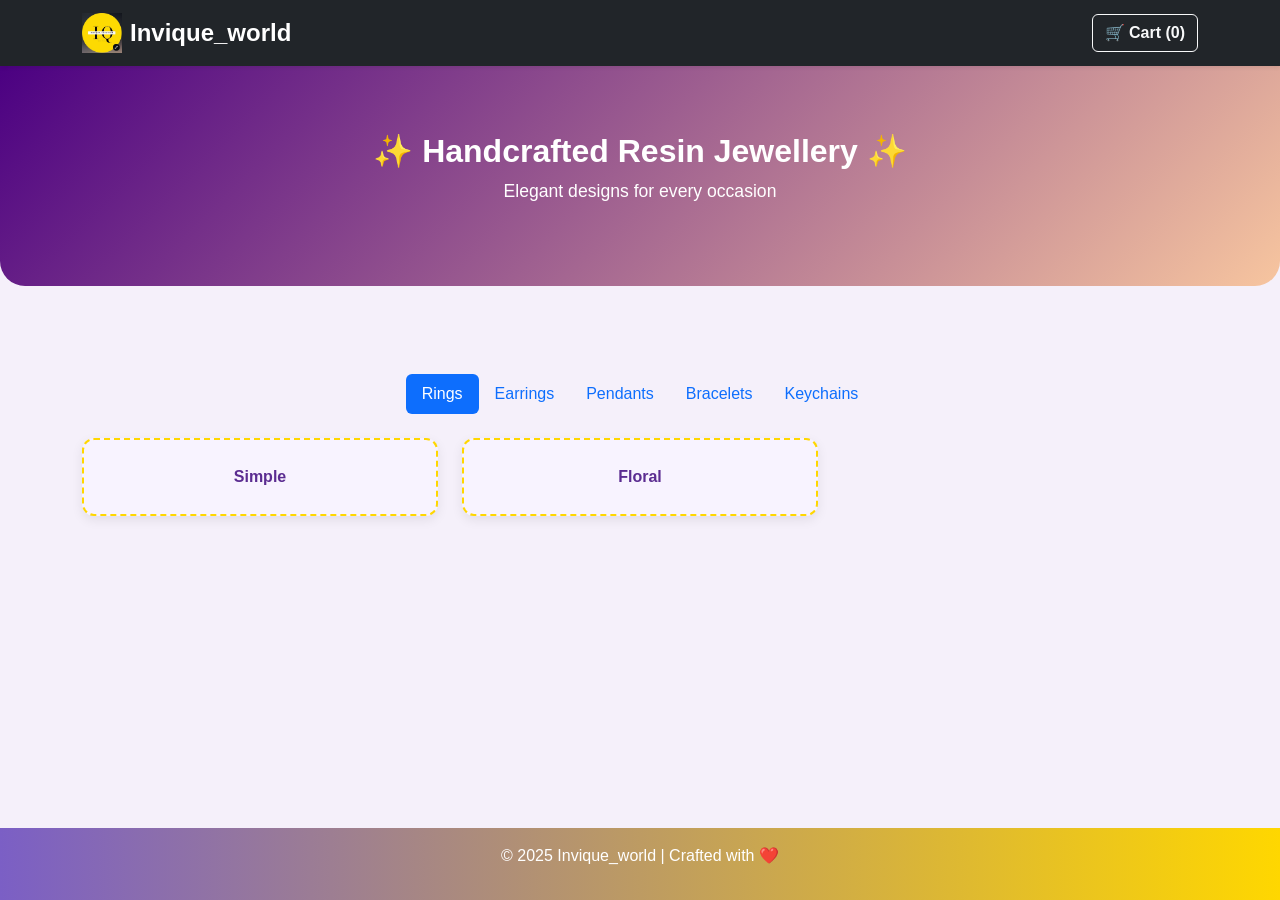
==== index.html @ aee4abae "Initial commit" ====
<!DOCTYPE html>
<html lang="en">
<head>
  <meta charset="UTF-8">
  <meta name="viewport" content="width=device-width, initial-scale=1.0">
  <title>Invique_world - Resin Jewellery</title>
  <link href="https://cdn.jsdelivr.net/npm/bootstrap@5.3.2/dist/css/bootstrap.min.css" rel="stylesheet">
  <link rel="stylesheet" href="css/style.css">
</head>
<body>

  <!-- Navbar -->
  <nav class="navbar navbar-expand-lg navbar-dark bg-dark shadow-sm">
    <div class="container">
      <a class="navbar-brand d-flex align-items-center" href="#">
        <img src="images/logo.jpg" alt="Invique_world" width="40" height="40" class="me-2">
        <span>Invique_world</span>
      </a>
      <button class="btn btn-outline-light ms-auto" id="cartBtn">🛒 Cart (<span id="cartCount">0</span>)</button>
    </div>
  </nav>

  <!-- Hero Section -->
  <section class="hero text-center text-white d-flex align-items-center justify-content-center">
    <div>
      <h1 class="display-5 fw-bold">✨ Handcrafted Resin Jewellery ✨</h1>
      <p class="lead">Elegant designs for every occasion</p>
    </div>
  </section>

  <!-- Categories -->
  <div class="container mt-5">
    <ul class="nav nav-pills justify-content-center mb-4" id="categoryTabs">
      <li class="nav-item"><a class="nav-link active" data-bs-toggle="tab" href="#ringsTab">Rings</a></li>
      <li class="nav-item"><a class="nav-link" data-bs-toggle="tab" href="#earringsTab">Earrings</a></li>
      <li class="nav-item"><a class="nav-link" data-bs-toggle="tab" href="#pendantsTab">Pendants</a></li>
      <li class="nav-item"><a class="nav-link" data-bs-toggle="tab" href="#braceletsTab">Bracelets</a></li>
      <li class="nav-item"><a class="nav-link" data-bs-toggle="tab" href="#keychainsTab">Keychains</a></li>
    </ul>

    <div class="tab-content">

      <!-- Rings -->
      <div class="tab-pane fade show active" id="ringsTab">
        <div class="row" id="ringsRow"></div>
        <div class="row mt-4" id="ringsProducts" style="display:none;"></div>
      </div>

      <!-- Earrings -->
      <div class="tab-pane fade" id="earringsTab">
        <div class="row" id="earringsSubcategories"></div>
        <div class="row mt-4" id="earringsProducts" style="display:none;"></div>
      </div>

      <!-- Pendants -->
      <div class="tab-pane fade" id="pendantsTab">
        <div class="row" id="pendantsRow"></div>
        <div class="row mt-4" id="pendantsProducts" style="display:none;"></div>
      </div>

      <!-- Bracelets -->
      <div class="tab-pane fade" id="braceletsTab">
        <div class="row" id="braceletsRow"></div>
        <div class="row mt-4" id="braceletsProducts" style="display:none;"></div>
      </div>

      <!-- Keychains -->
      <div class="tab-pane fade" id="keychainsTab">
        <div class="row" id="keychainsRow"></div>
        <div class="row mt-4" id="keychainsProducts" style="display:none;"></div>
      </div>

    </div>
  </div>

  <!-- Footer -->
  <footer class="bg-dark text-white text-center py-3 mt-5">
    <p>© 2025 Invique_world | Crafted with ❤️</p>
  </footer>

  <script src="https://cdn.jsdelivr.net/npm/bootstrap@5.3.2/dist/js/bootstrap.bundle.min.js"></script>
  <script src="js/script.js"></script>
</body>
</html>
---- css/style.css ----
/* ---------------- Body & Fonts ---------------- */
body {
  background-color: #f5f0fa; /* soft violet background */
  font-family: 'Poppins', 'Segoe UI', Tahoma, Geneva, Verdana, sans-serif;
  color: #333;
  margin: 0;
}

/* ---------------- Navbar ---------------- */
.navbar-brand span {
  font-size: 1.5rem;
  font-weight: 700;
  color: #fff;
  font-family: 'Poppins', sans-serif;
}

.btn-outline-light {
  font-weight: 600;
}

/* ---------------- Hero ---------------- */
.hero {
  background: linear-gradient(135deg, #4b0082, #f7c59f); /* deep purple to rose gold */
  height: 220px;
  border-radius: 0 0 25px 25px;
  margin-bottom: 40px;
  display: flex;
  align-items: center;
  justify-content: center;
  text-align: center;
  color: #fff;
}

.hero h1 {
  font-weight: 700;
  font-size: 2rem;
}

.hero p {
  font-weight: 500;
  font-size: 1.1rem;
}

/* ---------------- Product Cards ---------------- */
.card {
  border: 1px solid #e0d6f5; /* subtle violet border */
  border-radius: 12px;
  overflow: hidden;
  transition: transform 0.2s, box-shadow 0.2s;
  box-shadow: 0 4px 12px rgba(0,0,0,0.08);
  background-color: #fff;
  display: flex;
  flex-direction: column;
}

.card:hover {
  transform: scale(1.03);
  box-shadow: 0 8px 18px rgba(0,0,0,0.15);
}

/* Image Container */
.card-img-container {
  width: 100%;
  height: 180px;      /* fixed height for uniform cards */
  overflow: hidden;
}

.card-img-container img {
  width: 100%;
  height: 100%;
  object-fit: cover;   /* fills the box without distortion */
  display: block;
}

/* Card Body */
.card-body {
  padding: 12px;
  display: flex;
  flex-direction: column;
}

.card-title {
  font-weight: 600;
  font-size: 1rem;
  color: #5b2c91; /* deep violet */
}

.card-text {
  font-size: 0.85rem;
  color: #333;
  margin-bottom: 10px;
}

.btn-primary {
  background-color: #ffd700; /* golden button */
  border-color: #e6c200;
  color: #5b2c91;
  font-weight: 600;
  font-size: 0.85rem;
  padding: 5px 12px;
  margin-top: auto; /* pushes button to bottom */
}

.btn-primary:hover {
  background-color: #e6c200;
  color: #fff;
}

/* ---------------- Subcategory Boxes ---------------- */
.subcat-box {
  border: 2px dashed #ffd700;
  padding: 25px 0;
  font-weight: 600;
  font-size: 1rem;
  background: #f8f3ff;
  border-radius: 12px;
  transition: transform 0.2s, box-shadow 0.2s;
  text-transform: capitalize;
  color: #5b2c91;
  cursor: pointer;
  text-align: center;
}

.subcat-box:hover {
  transform: scale(1.05);
  box-shadow: 0 6px 15px rgba(0,0,0,0.12);
}

/* ---------------- Footer ---------------- */
footer {
  background: linear-gradient(to right, #7b5fc5, #ffd700);
  color: #fff;
  text-align: center;
  padding: 12px 0;
  margin-top: 50px;
  font-weight: 500;
}

/* ---------------- Flex Layout ---------------- */
html, body {
  height: 100%;
  display: flex;
  flex-direction: column;
}

body > .container {
  flex: 1; /* makes content push footer down */
}

/* ---------------- Responsive ---------------- */
@media (max-width: 768px) {
  .card-img-container {
    height: 150px;
  }

  .subcat-box {
    padding: 20px 0;
    font-size: 0.9rem;
  }

  .hero h1 {
    font-size: 1.6rem;
  }

  .hero p {
    font-size: 1rem;
  }
}
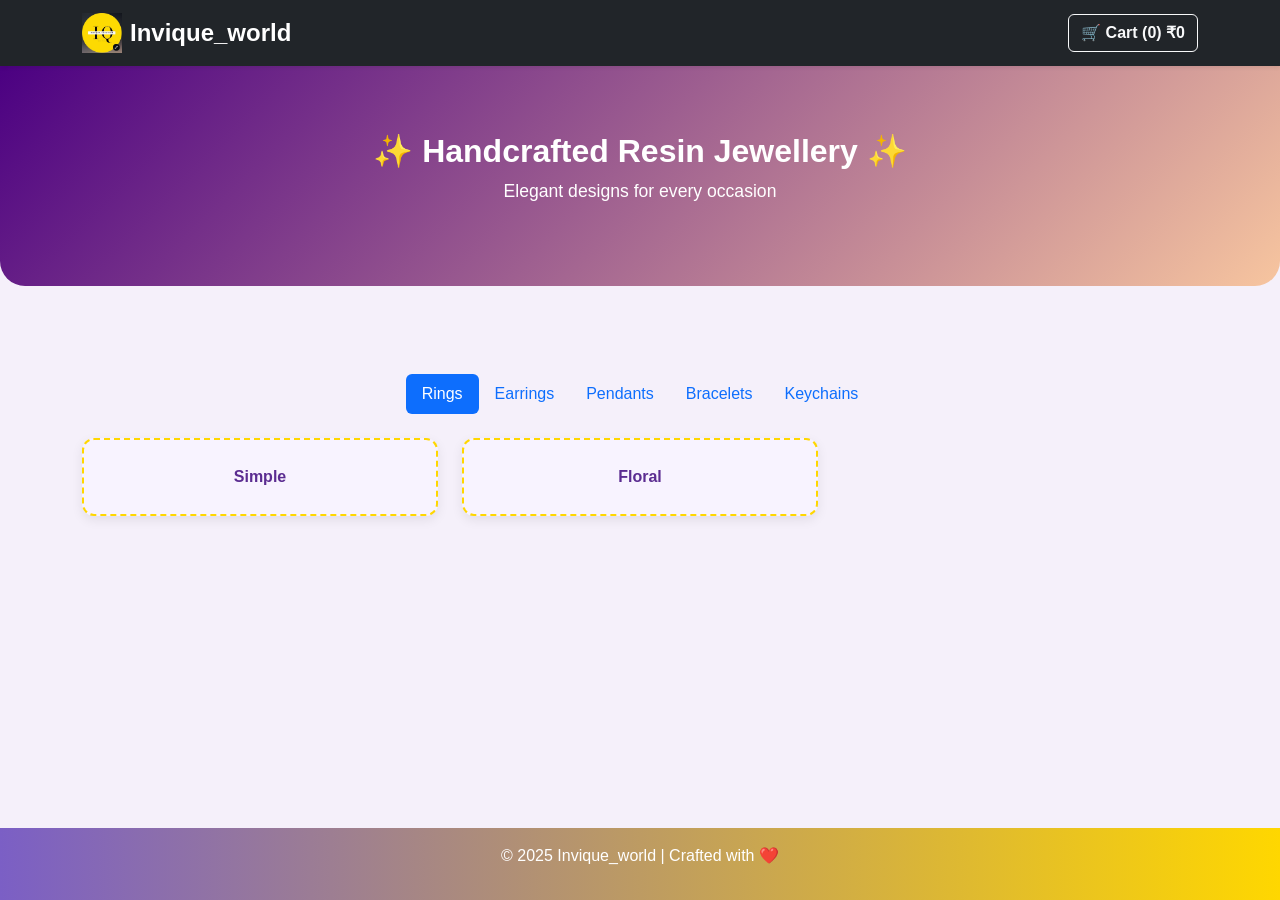
==== commit be2db5b9: "Added cart modal popup with product name, price, and subtotal" ====
--- a/index.html
+++ b/index.html
@@ -78,6 +78,28 @@
     <p>© 2025 Invique_world | Crafted with ❤️</p>
   </footer>
 
+
+  <!-- Cart Modal -->
+<div class="modal fade" id="cartModal" tabindex="-1" aria-labelledby="cartModalLabel" aria-hidden="true">
+  <div class="modal-dialog modal-dialog-centered">
+    <div class="modal-content">
+      <div class="modal-header">
+        <h5 class="modal-title" id="cartModalLabel">Your Cart</h5>
+        <button type="button" class="btn-close" data-bs-dismiss="modal" aria-label="Close"></button>
+      </div>
+      <div class="modal-body">
+        <ul id="cartItems" class="list-group mb-3"></ul>
+        <h5>Total: ₹<span id="cartTotal">0</span></h5>
+      </div>
+      <div class="modal-footer">
+        <button type="button" class="btn btn-secondary" data-bs-dismiss="modal">Close</button>
+        <button type="button" class="btn btn-primary">Checkout</button>
+      </div>
+    </div>
+  </div>
+</div>
+
+
   <script src="https://cdn.jsdelivr.net/npm/bootstrap@5.3.2/dist/js/bootstrap.bundle.min.js"></script>
   <script src="js/script.js"></script>
 </body>
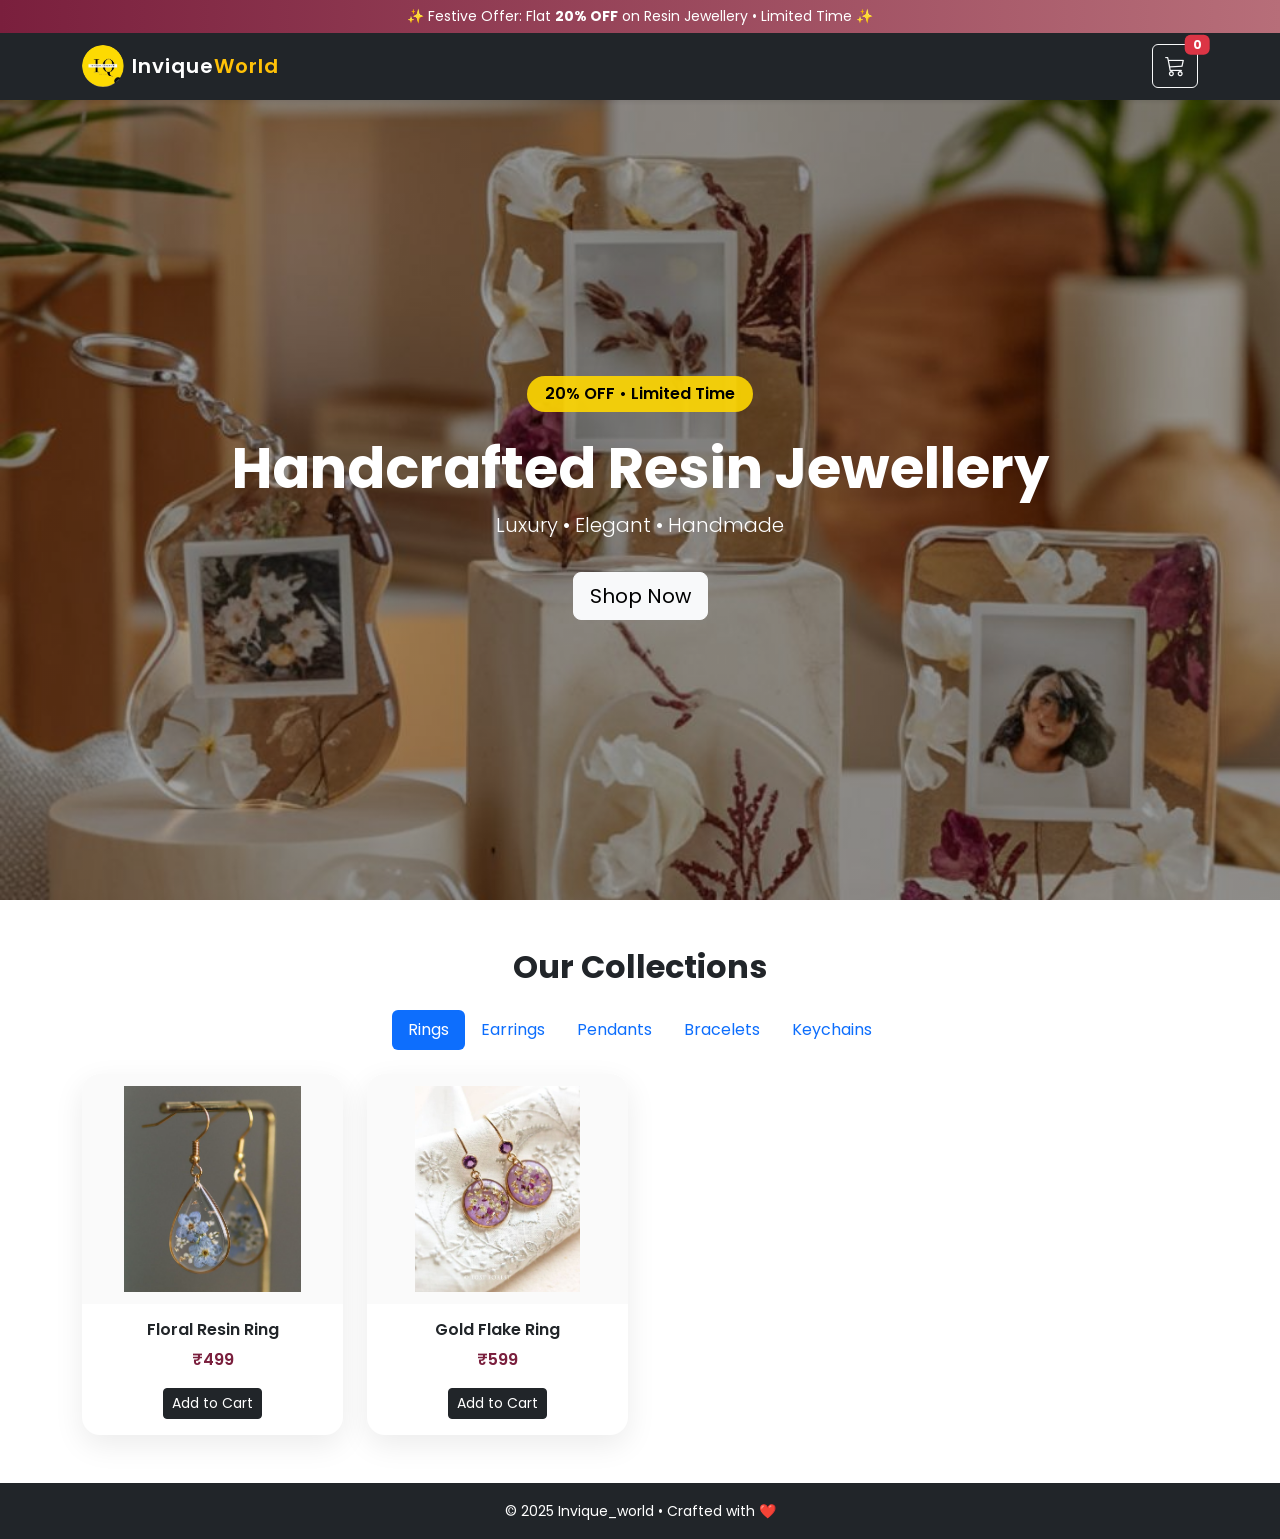
==== commit 1e433b44: "Initial commit from VS Code" ====
--- a/index.html
+++ b/index.html
@@ -1,106 +1,128 @@
 <!DOCTYPE html>
 <html lang="en">
 <head>
-  <meta charset="UTF-8">
-  <meta name="viewport" content="width=device-width, initial-scale=1.0">
-  <title>Invique_world - Resin Jewellery</title>
+  <meta charset="UTF-8" />
+  <meta name="viewport" content="width=device-width, initial-scale=1.0" />
+  <title>Invique_world | Handcrafted Resin Jewellery</title>
+
+  <!-- Bootstrap -->
   <link href="https://cdn.jsdelivr.net/npm/bootstrap@5.3.2/dist/css/bootstrap.min.css" rel="stylesheet">
+
+  <!-- Google Font -->
+  <link href="https://fonts.googleapis.com/css2?family=Poppins:wght@300;400;500;600;700&display=swap" rel="stylesheet">
+
+  <!-- Custom CSS -->
   <link rel="stylesheet" href="css/style.css">
 </head>
+
 <body>
 
-  <!-- Navbar -->
-  <nav class="navbar navbar-expand-lg navbar-dark bg-dark shadow-sm">
-    <div class="container">
-      <a class="navbar-brand d-flex align-items-center" href="#">
-        <img src="images/logo.jpg" alt="Invique_world" width="40" height="40" class="me-2">
-        <span>Invique_world</span>
-      </a>
-      <button class="btn btn-outline-light ms-auto" id="cartBtn">🛒 Cart (<span id="cartCount">0</span>)</button>
-    </div>
-  </nav>
+<!-- Offer Strip -->
+<div class="offer-strip">
+  ✨ Festive Offer: Flat <strong>20% OFF</strong> on Resin Jewellery • Limited Time ✨
+</div>
 
-  <!-- Hero Section -->
-  <section class="hero text-center text-white d-flex align-items-center justify-content-center">
-    <div>
-      <h1 class="display-5 fw-bold">✨ Handcrafted Resin Jewellery ✨</h1>
-      <p class="lead">Elegant designs for every occasion</p>
-    </div>
-  </section>
+<!-- Navbar -->
+<!-- Bootstrap Icons -->
+<link href="https://cdn.jsdelivr.net/npm/bootstrap-icons/font/bootstrap-icons.css" rel="stylesheet">
 
-  <!-- Categories -->
-  <div class="container mt-5">
-    <ul class="nav nav-pills justify-content-center mb-4" id="categoryTabs">
-      <li class="nav-item"><a class="nav-link active" data-bs-toggle="tab" href="#ringsTab">Rings</a></li>
-      <li class="nav-item"><a class="nav-link" data-bs-toggle="tab" href="#earringsTab">Earrings</a></li>
-      <li class="nav-item"><a class="nav-link" data-bs-toggle="tab" href="#pendantsTab">Pendants</a></li>
-      <li class="nav-item"><a class="nav-link" data-bs-toggle="tab" href="#braceletsTab">Bracelets</a></li>
-      <li class="nav-item"><a class="nav-link" data-bs-toggle="tab" href="#keychainsTab">Keychains</a></li>
-    </ul>
+<nav class="navbar navbar-expand-lg navbar-dark bg-dark fixed-top shadow-sm">
+  <div class="container">
 
-    <div class="tab-content">
+    <!-- LOGO + BRAND -->
+    <a class="navbar-brand d-flex align-items-center gap-2" href="#">
+      <img src="images/logo.jpg" alt="Invique World Logo" class="logo-img">
+      <span class="fw-semibold">
+        Invique<span class="text-warning">World</span>
+      </span>
+    </a>
 
-      <!-- Rings -->
-      <div class="tab-pane fade show active" id="ringsTab">
-        <div class="row" id="ringsRow"></div>
-        <div class="row mt-4" id="ringsProducts" style="display:none;"></div>
+    <!-- CART ICON -->
+    <button class="btn btn-outline-light position-relative"
+        data-bs-toggle="modal"
+        data-bs-target="#cartModal">
+        <i class="bi bi-cart3 fs-5"></i>
+        <span class="badge bg-danger position-absolute top-0 start-100 translate-middle"
+              id="cartCount">0</span>
+      </button>
+
+
+  </div>
+</nav>
+
+<!-- Hero Section -->
+<header class="hero-section">
+  <div class="container text-center text-white">
+    <span class="hero-offer">20% OFF • Limited Time</span>
+    <h1 class="display-4 fw-bold mt-2">Handcrafted Resin Jewellery</h1>
+    <p class="lead">Luxury • Elegant • Handmade</p>
+    <a href="#products" class="btn btn-light btn-lg mt-3">Shop Now</a>
+  </div>
+</header>
+
+<!-- Products -->
+<section class="container py-5" id="products">
+  <h2 class="text-center fw-bold mb-4">Our Collections</h2>
+
+  <ul class="nav nav-pills justify-content-center mb-4">
+    <li class="nav-item"><a class="nav-link active" data-bs-toggle="tab" href="#ringsTab">Rings</a></li>
+    <li class="nav-item"><a class="nav-link" data-bs-toggle="tab" href="#earringsTab">Earrings</a></li>
+    <li class="nav-item"><a class="nav-link" data-bs-toggle="tab" href="#pendantsTab">Pendants</a></li>
+    <li class="nav-item"><a class="nav-link" data-bs-toggle="tab" href="#braceletsTab">Bracelets</a></li>
+    <li class="nav-item"><a class="nav-link" data-bs-toggle="tab" href="#keychainsTab">Keychains</a></li>
+  </ul>
+
+  <div class="tab-content">
+    <div class="tab-pane fade show active" id="ringsTab"><div class="row g-4" id="ringsRow"></div></div>
+    <div class="tab-pane fade" id="earringsTab"><div class="row g-4" id="earringsRow"></div></div>
+    <div class="tab-pane fade" id="pendantsTab"><div class="row g-4" id="pendantsRow"></div></div>
+    <div class="tab-pane fade" id="braceletsTab"><div class="row g-4" id="braceletsRow"></div></div>
+    <div class="tab-pane fade" id="keychainsTab"><div class="row g-4" id="keychainsRow"></div></div>
+  </div>
+</section>
+
+<!-- Footer -->
+<footer class="bg-dark text-white text-center py-3">
+  <small>© 2025 Invique_world • Crafted with ❤️</small>
+</footer>
+
+<script src="https://cdn.jsdelivr.net/npm/bootstrap@5.3.2/dist/js/bootstrap.bundle.min.js"></script>
+<script src="js/script.js"></script>
+
+
+
+<!-- CART MODAL -->
+<div class="modal fade" id="cartModal" tabindex="-1">
+  <div class="modal-dialog modal-lg modal-dialog-centered">
+    <div class="modal-content">
+
+      <div class="modal-header">
+        <h5 class="modal-title">🛒 Your Cart</h5>
+        <button class="btn-close" data-bs-dismiss="modal"></button>
       </div>
 
-      <!-- Earrings -->
-      <div class="tab-pane fade" id="earringsTab">
-        <div class="row" id="earringsSubcategories"></div>
-        <div class="row mt-4" id="earringsProducts" style="display:none;"></div>
+      <div class="modal-body">
+        <div id="cartItems"></div>
+
+        <hr>
+        <div class="d-flex justify-content-between fw-bold fs-5">
+          <span>Total</span>
+          <span>₹<span id="cartTotal">0</span></span>
+        </div>
       </div>
 
-      <!-- Pendants -->
-      <div class="tab-pane fade" id="pendantsTab">
-        <div class="row" id="pendantsRow"></div>
-        <div class="row mt-4" id="pendantsProducts" style="display:none;"></div>
-      </div>
-
-      <!-- Bracelets -->
-      <div class="tab-pane fade" id="braceletsTab">
-        <div class="row" id="braceletsRow"></div>
-        <div class="row mt-4" id="braceletsProducts" style="display:none;"></div>
-      </div>
-
-      <!-- Keychains -->
-      <div class="tab-pane fade" id="keychainsTab">
-        <div class="row" id="keychainsRow"></div>
-        <div class="row mt-4" id="keychainsProducts" style="display:none;"></div>
+      <div class="modal-footer">
+        <button class="btn btn-outline-secondary" data-bs-dismiss="modal">
+          Continue Shopping
+        </button>
+        <button class="btn btn-success" id="checkoutBtn">
+          Proceed to Payment
+        </button>
       </div>
 
     </div>
   </div>
-
-  <!-- Footer -->
-  <footer class="bg-dark text-white text-center py-3 mt-5">
-    <p>© 2025 Invique_world | Crafted with ❤️</p>
-  </footer>
-
-
-  <!-- Cart Modal -->
-<div class="modal fade" id="cartModal" tabindex="-1" aria-labelledby="cartModalLabel" aria-hidden="true">
-  <div class="modal-dialog modal-dialog-centered">
-    <div class="modal-content">
-      <div class="modal-header">
-        <h5 class="modal-title" id="cartModalLabel">Your Cart</h5>
-        <button type="button" class="btn-close" data-bs-dismiss="modal" aria-label="Close"></button>
-      </div>
-      <div class="modal-body">
-        <ul id="cartItems" class="list-group mb-3"></ul>
-        <h5>Total: ₹<span id="cartTotal">0</span></h5>
-      </div>
-      <div class="modal-footer">
-        <button type="button" class="btn btn-secondary" data-bs-dismiss="modal">Close</button>
-        <button type="button" class="btn btn-primary">Checkout</button>
-      </div>
-    </div>
-  </div>
 </div>
 
-
-  <script src="https://cdn.jsdelivr.net/npm/bootstrap@5.3.2/dist/js/bootstrap.bundle.min.js"></script>
-  <script src="js/script.js"></script>
 </body>
 </html>
--- a/css/style.css
+++ b/css/style.css
@@ -1,168 +1,102 @@
-/* ---------------- Body & Fonts ---------------- */
 body {
-  background-color: #f5f0fa; /* soft violet background */
-  font-family: 'Poppins', 'Segoe UI', Tahoma, Geneva, Verdana, sans-serif;
-  color: #333;
-  margin: 0;
+  font-family: 'Poppins', sans-serif;
+  padding-top: 96px; /* space for offer strip + navbar */
 }
 
-/* ---------------- Navbar ---------------- */
-.navbar-brand span {
-  font-size: 1.5rem;
-  font-weight: 700;
+/* Offer strip */
+.offer-strip {
+  background: linear-gradient(90deg, #7a1f3d, #b76e79);
   color: #fff;
-  font-family: 'Poppins', sans-serif;
+  font-size: 14px;
+  padding: 6px 10px;
+  text-align: center;
+  position: fixed;
+  top: 0;
+  width: 100%;
+  z-index: 1100;
 }
 
-.btn-outline-light {
+/* Navbar */
+.navbar {
+  top: 32px;
+}
+
+/* Logo */
+.logo-img {
+  width: 42px;
+  height: 42px;
+  object-fit: contain;
+  border-radius: 50%;
+}
+
+.navbar-brand span {
+  letter-spacing: 1px;
+}
+
+/* Hero Section */
+.hero-section {
+  height: calc(100vh - 96px);
+  width: 100%;
+  background:
+    linear-gradient(rgba(0,0,0,0.35), rgba(0,0,0,0.35)),
+    url("../images/cover2.jpg") center / cover no-repeat;
+  display: flex;
+  align-items: center;
+}
+
+/* Hero offer badge */
+.hero-offer {
+  display: inline-block;
+  background: rgba(255, 215, 0, 0.9);
+  color: #000;
+  padding: 6px 18px;
+  border-radius: 20px;
+  font-weight: 600;
+  margin-bottom: 15px;
+}
+
+/* Product Cards */
+.product-card {
+  border: none;
+  border-radius: 18px;
+  box-shadow: 0 10px 30px rgba(0,0,0,0.08);
+  transition: transform 0.3s ease;
+}
+
+.product-card:hover {
+  transform: translateY(-6px);
+}
+
+.product-image-wrapper {
+  height: 230px;
+  display: flex;
+  align-items: center;
+  justify-content: center;
+  background: #fafafa;
+  border-radius: 18px 18px 0 0;
+  padding: 12px;
+  position: relative;
+}
+
+.product-image-wrapper img {
+  max-height: 100%;
+  max-width: 100%;
+  object-fit: contain;
+}
+
+.price {
+  color: #7a1f3d;
   font-weight: 600;
 }
 
-/* ---------------- Hero ---------------- */
-.hero {
-  background: linear-gradient(135deg, #4b0082, #f7c59f); /* deep purple to rose gold */
-  height: 220px;
-  border-radius: 0 0 25px 25px;
-  margin-bottom: 40px;
-  display: flex;
-  align-items: center;
-  justify-content: center;
-  text-align: center;
+/* Offer badge on products */
+.offer-badge {
+  position: absolute;
+  top: 10px;
+  left: 10px;
+  background: #7a1f3d;
   color: #fff;
+  font-size: 12px;
+  padding: 4px 10px;
+  border-radius: 12px;
 }
-
-.hero h1 {
-  font-weight: 700;
-  font-size: 2rem;
-}
-
-.hero p {
-  font-weight: 500;
-  font-size: 1.1rem;
-}
-
-/* ---------------- Product Cards ---------------- */
-.card {
-  border: 1px solid #e0d6f5; /* subtle violet border */
-  border-radius: 12px;
-  overflow: hidden;
-  transition: transform 0.2s, box-shadow 0.2s;
-  box-shadow: 0 4px 12px rgba(0,0,0,0.08);
-  background-color: #fff;
-  display: flex;
-  flex-direction: column;
-}
-
-.card:hover {
-  transform: scale(1.03);
-  box-shadow: 0 8px 18px rgba(0,0,0,0.15);
-}
-
-/* Image Container */
-.card-img-container {
-  width: 100%;
-  height: 180px;      /* fixed height for uniform cards */
-  overflow: hidden;
-}
-
-.card-img-container img {
-  width: 100%;
-  height: 100%;
-  object-fit: cover;   /* fills the box without distortion */
-  display: block;
-}
-
-/* Card Body */
-.card-body {
-  padding: 12px;
-  display: flex;
-  flex-direction: column;
-}
-
-.card-title {
-  font-weight: 600;
-  font-size: 1rem;
-  color: #5b2c91; /* deep violet */
-}
-
-.card-text {
-  font-size: 0.85rem;
-  color: #333;
-  margin-bottom: 10px;
-}
-
-.btn-primary {
-  background-color: #ffd700; /* golden button */
-  border-color: #e6c200;
-  color: #5b2c91;
-  font-weight: 600;
-  font-size: 0.85rem;
-  padding: 5px 12px;
-  margin-top: auto; /* pushes button to bottom */
-}
-
-.btn-primary:hover {
-  background-color: #e6c200;
-  color: #fff;
-}
-
-/* ---------------- Subcategory Boxes ---------------- */
-.subcat-box {
-  border: 2px dashed #ffd700;
-  padding: 25px 0;
-  font-weight: 600;
-  font-size: 1rem;
-  background: #f8f3ff;
-  border-radius: 12px;
-  transition: transform 0.2s, box-shadow 0.2s;
-  text-transform: capitalize;
-  color: #5b2c91;
-  cursor: pointer;
-  text-align: center;
-}
-
-.subcat-box:hover {
-  transform: scale(1.05);
-  box-shadow: 0 6px 15px rgba(0,0,0,0.12);
-}
-
-/* ---------------- Footer ---------------- */
-footer {
-  background: linear-gradient(to right, #7b5fc5, #ffd700);
-  color: #fff;
-  text-align: center;
-  padding: 12px 0;
-  margin-top: 50px;
-  font-weight: 500;
-}
-
-/* ---------------- Flex Layout ---------------- */
-html, body {
-  height: 100%;
-  display: flex;
-  flex-direction: column;
-}
-
-body > .container {
-  flex: 1; /* makes content push footer down */
-}
-
-/* ---------------- Responsive ---------------- */
-@media (max-width: 768px) {
-  .card-img-container {
-    height: 150px;
-  }
-
-  .subcat-box {
-    padding: 20px 0;
-    font-size: 0.9rem;
-  }
-
-  .hero h1 {
-    font-size: 1.6rem;
-  }
-
-  .hero p {
-    font-size: 1rem;
-  }
-}
